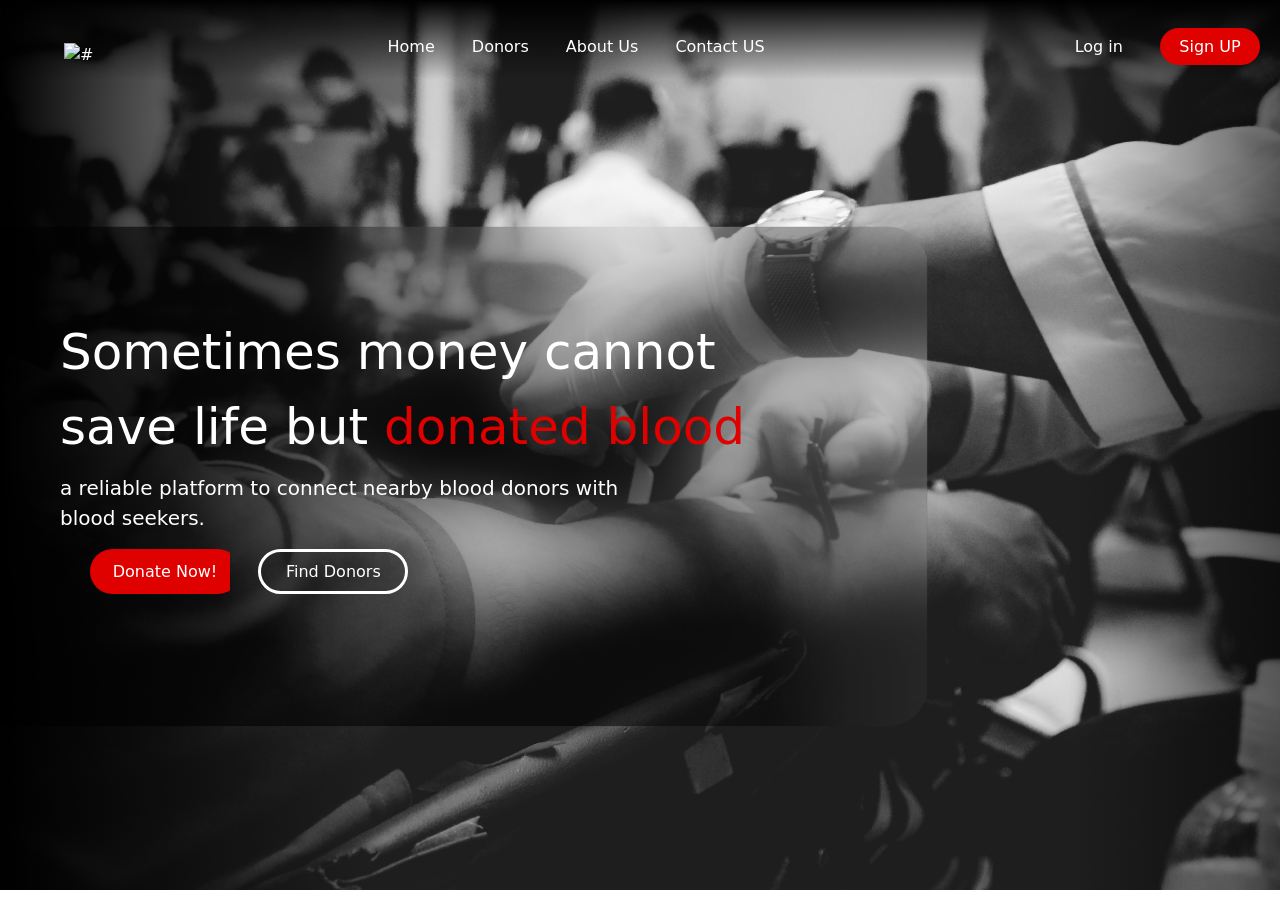
==== home.html @ d189d8b5 "Debut" ====
<!DOCTYPE html>
<html lang="en">
    <head>
        <meta charset="UTF-8">
        <meta http-equiv="X-UA-Compatible" content="IE=edge">
        <meta name="viewport" content="width=device-width, initial-scale=1.0">
        <link rel="stylesheet" href="/Fichiers_CSS/all.min.css">
        <link rel="stylesheet" href="/Fichiers_CSS/bootstrap-style.css">
        <link rel="stylesheet" href="/Fichiers_CSS/bootstrap.min.css">
        <link rel="stylesheet" href="/Fichiers_CSS/original.css">
        <title>Donors</title>
    </head>
    <body>
        <div class="Hero">
            <header>
                <nav class="nav mt-4 p-1  align-items-center">
                    <img class="logo" src="#" alt="#">
                    <div>
                        <ul >
                            <li>
                                <a class="m-3" href="">Home</a>
                                <a class="m-3" href="">Donors</a>
                                <a class="m-3" href="">About Us</a>
                                <a class="m-3" href="">Contact US</a>
                        </li>
                        </ul>
                    </div>
                    <div>
                        <ul>
                            <li >
                                <a class="m-3" href="">Log in</a>
                                <a class="m-3" href=""><button> Sign UP </button></a>
                            </li>
                        </ul>
                    </div>
                </nav>
            </header>
            <section class="hero-text">
                    <div >
                        <h1>
                            Sometimes money cannot save life but <span style="color: 
                            #DF0000;"> donated blood can!</span>
                        </h1>
                        <p>a reliable platform to connect nearby blood donors with blood seekers.</p>
                        <div class="row gap-3">
                            <div class="col-2" >
                                <button class="donation-b"><a href="">Donate Now!</a></button>
                            </div>
                            <div class="col-2" >
                                <button class="find"><a href=""> Find Donors</a></button>
                            </div>
                        </div>
                    </div>
            </section>
    </div>

       
        
    </body>
</html>
---- Fichiers_CSS/original.css ----
*{
    list-style: none;
    overflow-x: hidden;
    text-decoration: none !important;
    position: relative;
    
}
.Hero{
    color: white;
    padding-left: 30px;
    width: 100%;
    height: 891px;
    background-repeat: no-repeat;
    background-image: url("/main\ page\ images/Hero.jpg")
    
}
.nav{
    width: 100%;
    justify-content: space-between !important;
}
.logo{
    margin-left: 30px;
}
a{
    color: white !important;
}
li button{
    color: white;
    border: none;
    border-radius: 30px;
    background-color: #DF0000;
    width: 100px;
    height: 37px;
}

.hero-text{
    margin-top: 30px;
    /* margin-right: 70px; */

}
.hero-text h1{
    font-size: 50px;
    padding-left: 30px;
    width: 800px;
    color: white;
    margin-top: 200px;
    height: 150px;
    line-height: 1.5;
}
.hero-text p{
    padding-left: 30px;
    font-size: 20px;
    width: 630px;
}
.donation-b{
    padding: 0;
    margin-left: 60px;
    color: white !important;
    border: none !important;
    width: 150px !important;
    border-radius: 30px !important;
    background-color: #DF0000 !important;
    height: 45px !important;
}
.find{
    border: solid !important;
    color: white !important;
    width: 150px !important;
    border-radius: 30px !important;
    background-color: rgba(0, 0, 0, 10%) !important;
    height: 45px !important;
}
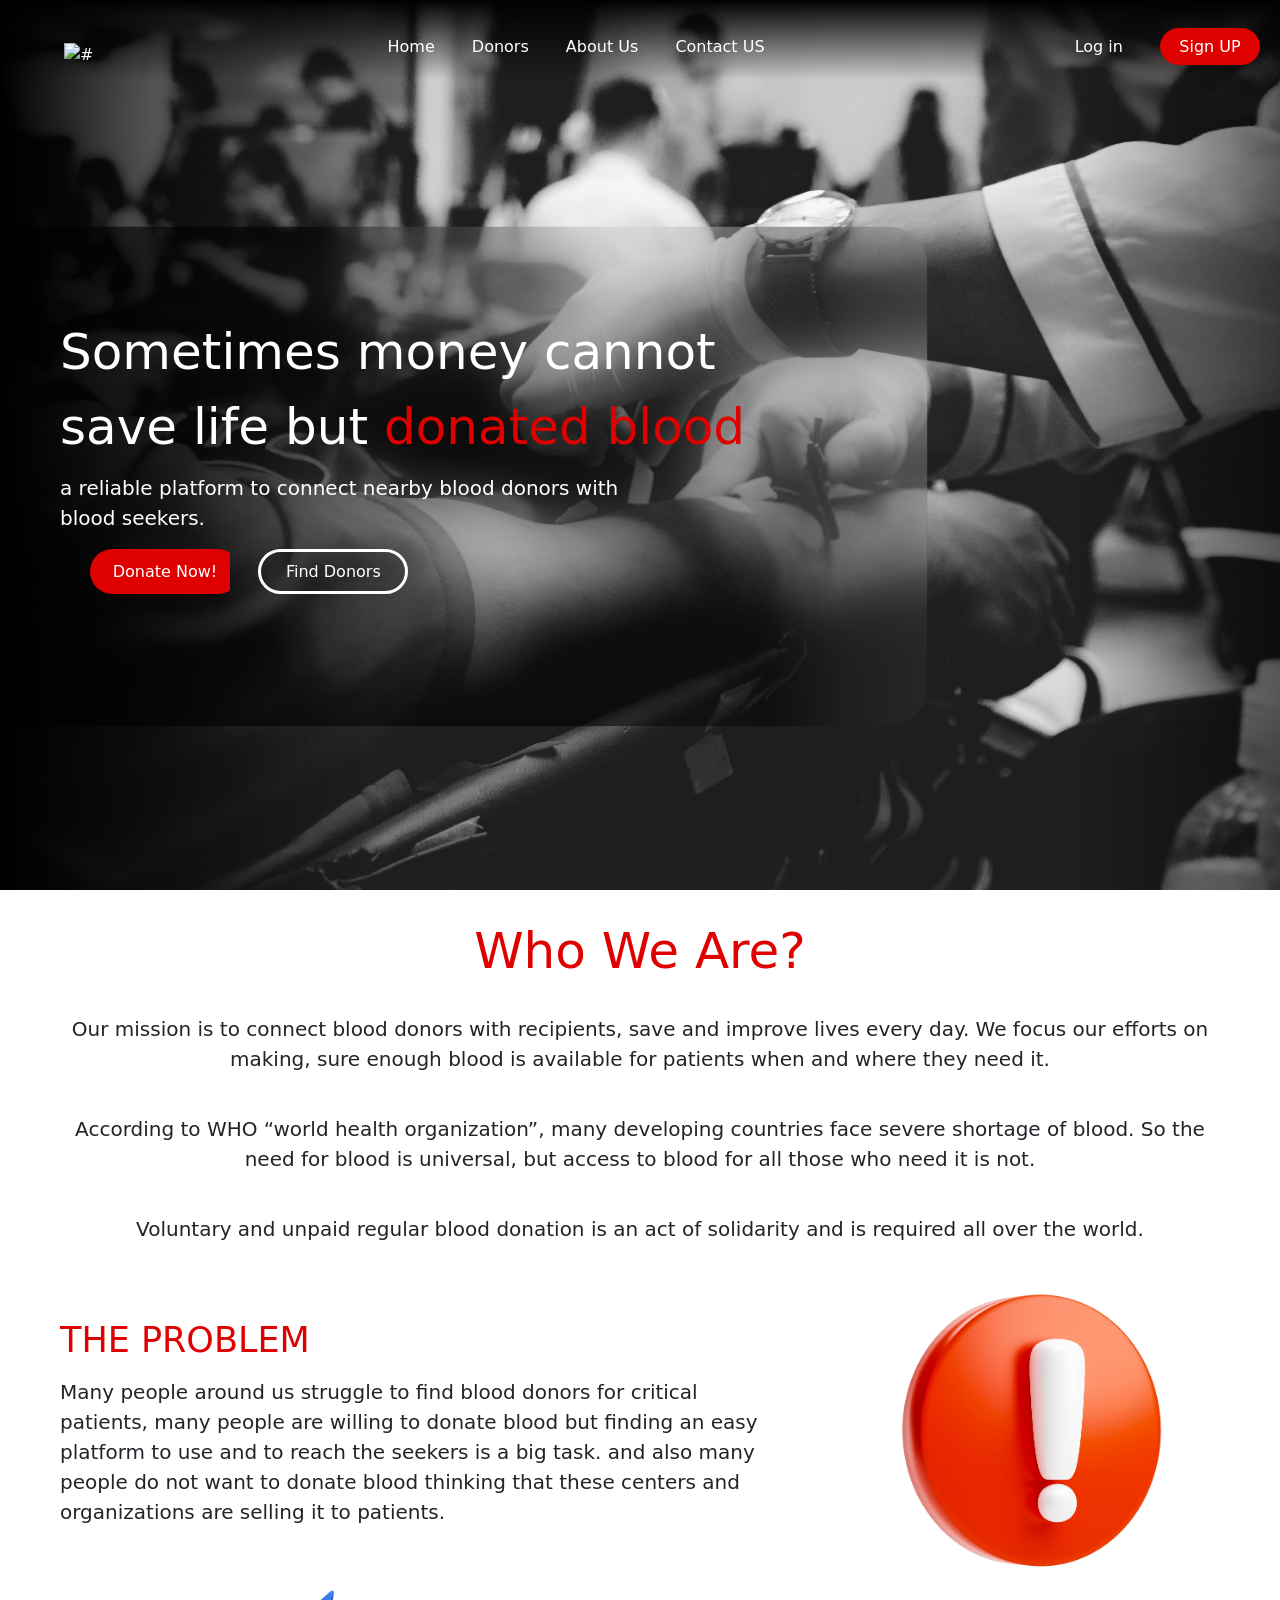
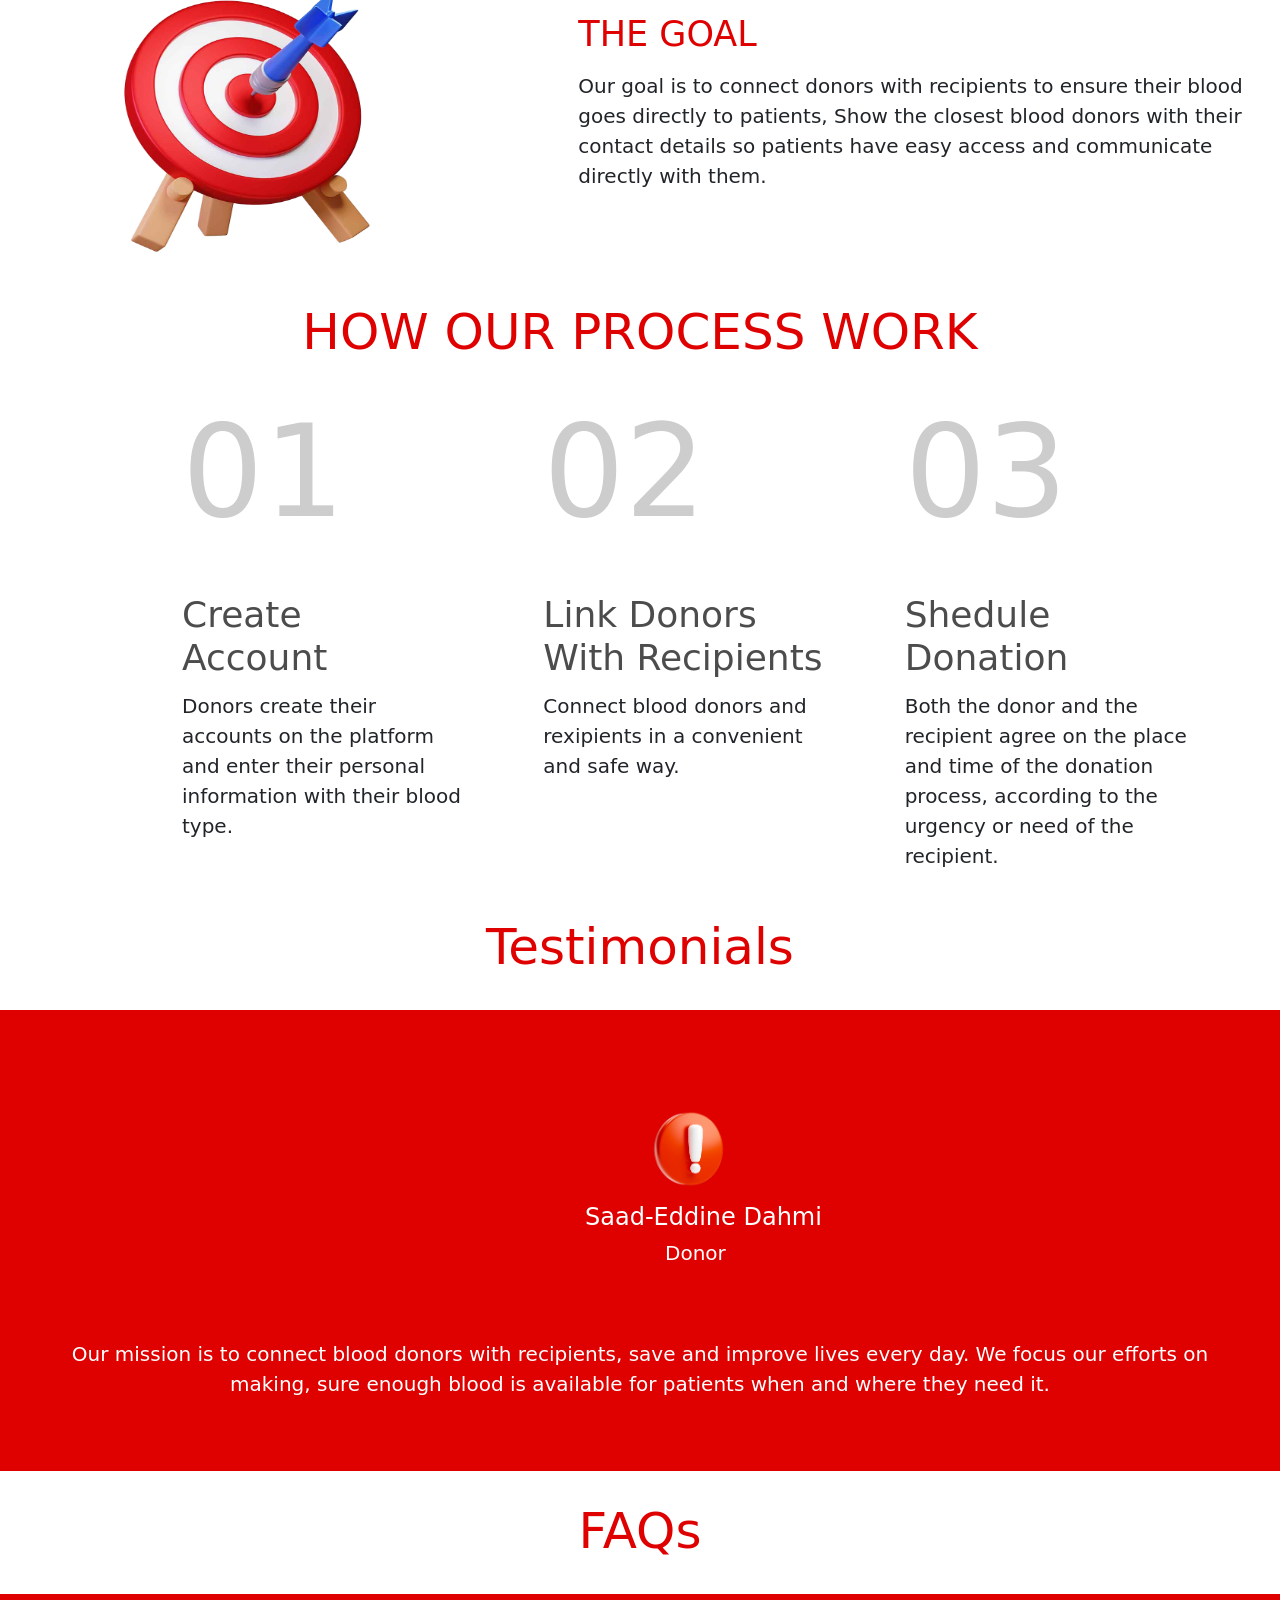
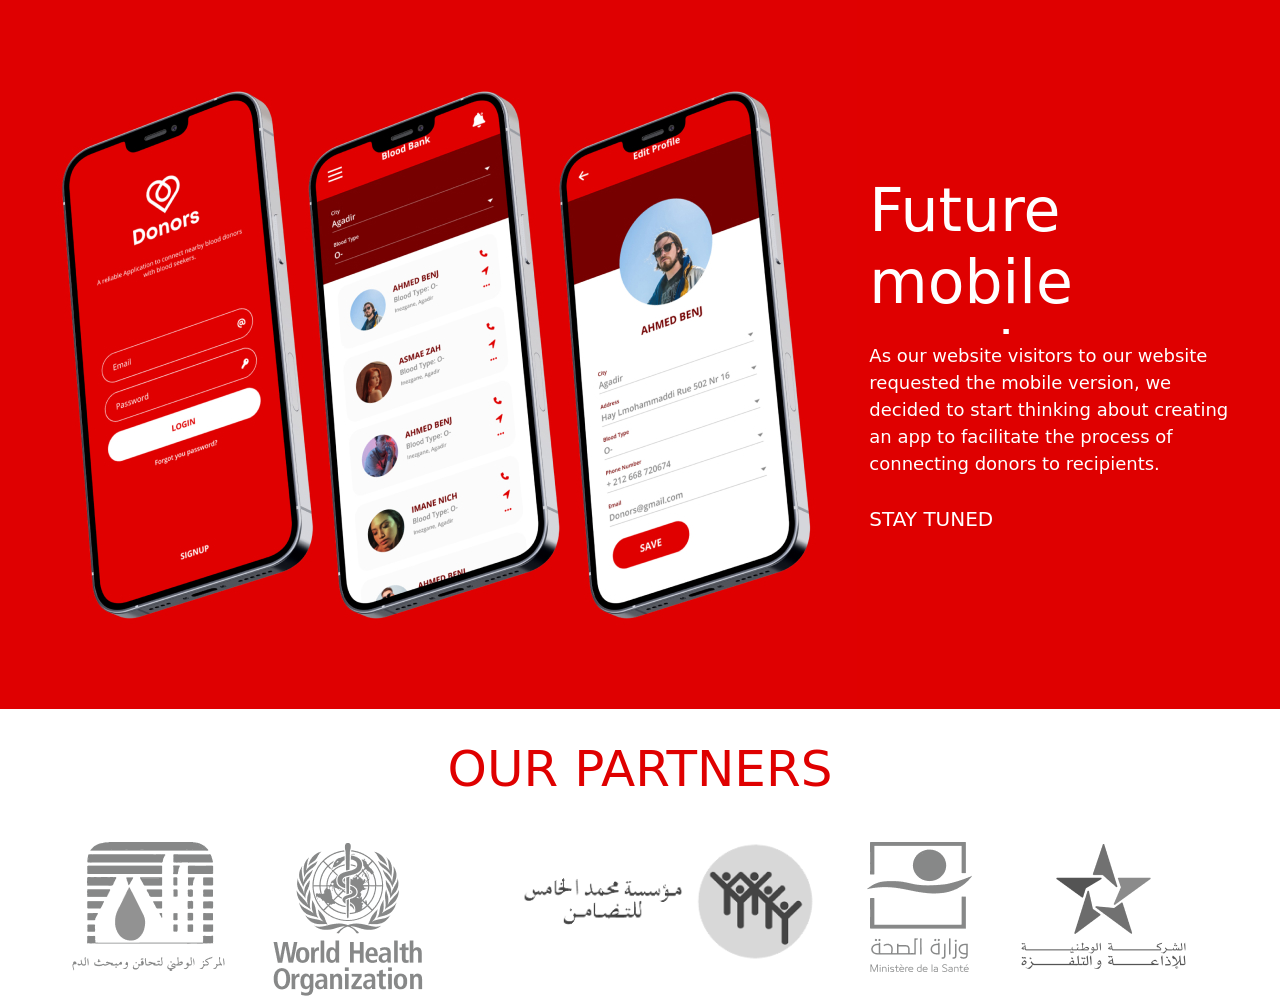
==== commit 7f6b7d27: "adding some sections" ====
--- a/home.html
+++ b/home.html
@@ -53,8 +53,128 @@
                     </div>
             </section>
     </div>
-
-       
-        
+    <section class="sec2">
+        <h1 class="h1"> Who We Are?</h1>
+        <div class="who ">
+            <p class="pb-4">Our mission is to connect blood donors with recipients, save and improve lives every day.
+                We focus our efforts on making, sure enough blood is available for patients when and where they need it.
+            </p>
+                
+            <p class="pb-4">According to WHO “world health organization”, many developing countries face severe shortage of blood. So the need for blood is universal, but access to blood for all those who need it is not.</p>
+                
+            <p class="pb-4">Voluntary and unpaid regular blood donation is an act of solidarity and is required all over the world.</p>
+        </div>
+        </section>
+        <section class="sec3">
+            <div class="row">
+                <div class="col-7">
+                    <h2>
+                        THE PROBLEM
+                    </h2>
+                    <p class="many">
+                        Many people around us struggle to find blood donors for critical patients, many people are willing to donate blood but finding an easy platform to use and to reach the seekers is a big task. and also many people do not want to donate blood thinking that these centers and organizations are selling it to patients.
+                    </p>
+                </div>
+                <div class="col-5">
+                    <img class="exc" src="/main page images/Red exclamation icon.png" alt="">
+                </div>
+            </div>
+            <div class="row">
+                <div class="col-5">
+                    <img class="trgt" src="/main page images/target preview.png" alt="">
+                </div>
+                <div class="col-7">
+                    <h2>
+                        THE GOAL
+                    </h2>
+                    <p class="goal">
+                        Our goal is to connect donors with recipients to ensure their blood goes directly to patients, Show the closest blood donors with their contact details so patients have easy access and communicate directly with them.
+                    </p>
+                </div>
+            </div>
+        </section>
+        <section class="sec4">
+            <h1 class="h1">
+                HOW OUR PROCESS WORK
+            </h1>
+            <div class="container row gap-5 process">
+                <div class="col">
+                    <h1 class="num">01</h1>
+                    <h3>
+                        Create <br> Account
+                    </h3>
+                    <p >Donors create their accounts on the platform and enter their personal information with their blood type.</p>
+                </div>
+                <div class="col">
+                    <h1 class="num">02</h1>
+                    <h3 class="rec">
+                        Link Donors With Recipients
+                    </h3>
+                    <p>Connect blood donors and rexipients in a convenient and safe way.</p>
+                </div>
+                <div class="col">
+                    <h1 class="num">03</h1>
+                    <h3>
+                        Shedule <br> Donation
+                    </h3>
+                    <p>Both the donor and the recipient agree on the place and time of the donation process, according to the urgency or need of the recipient.</p>
+                </div>
+            </div>
+        </section>
+        <section class="sec5">
+            <h1 class="h1">Testimonials</h1>
+            <div  class="">
+                <div>
+                    <div class="test">
+                        <img src="/main page images/Red exclamation icon.png" alt="">
+                        <div class="saad">
+                            <h4 class="nom">Saad-Eddine Dahmi</h4>
+                            <h5>Donor </h5>
+                        </div>
+                        <div>
+                            <p class="who">Our mission is to connect blood donors with recipients, save and improve lives every day. We focus our efforts on making, sure enough blood is available for patients when and where they need it.</p>
+                        </div>
+                    </div>
+                </div>
+            </div>
+        </section>
+        <section class="sec6">
+            <h1 class="h1"> FAQs</h1>
+        </section>
+        <section class="sec7">
+            <div class="row">
+                <div class="col-8">
+                    <img src="/main page images/application 1440 x 715.jpg" alt="">
+                </div>
+                <div class="col-4">
+                    <h2>Future mobile version.</h2>
+                    <p>As our website visitors to our website requested the mobile version, we decided to start thinking about creating an app to facilitate the process of connecting donors to recipients.
+                    </p>
+                    <h6> STAY TUNED</h6>
+                </div>
+            </div>
+        </section>
+        <section class="sec8">
+            <h1 class="h1">
+                OUR PARTNERS
+            </h1>
+            <div class="partners container">
+                <div>
+                    <img src="/main page images/partners/Groupicons-1.png" alt="">
+                </div>
+                <div >
+                    <img src="/main page images/partners/Groupicons-2.png" alt="">
+                </div>
+                <div>
+                    <img src="/main page images/partners/tadamon 1icons.png" alt="">
+                </div>
+                <div class="si7a">
+                    <img src="/main page images/partners/Groupicons.png" alt="">
+                </div>
+                <div>
+                    <img src="/main page images/partners/Logo_SNRT 1icons.png" alt="">
+                </div>
+            </div>
+        </section>
     </body>
 </html>
--- a/Fichiers_CSS/original.css
+++ b/Fichiers_CSS/original.css
@@ -69,4 +69,121 @@
     border-radius: 30px !important;
     background-color: rgba(0, 0, 0, 10%) !important;
     height: 45px !important;
-}+}
+.h1{
+    font-size: 50px;
+    height: 63px;
+    color: #DF0000;
+    text-align: center;
+    margin-top: 30px;
+    margin-bottom: 30px;
+}
+.sec2{
+    width: 100%;
+    align-items: center;
+}
+.who {
+    margin-left: 71px;
+    margin-right: 71px;
+    font-size: 20px;
+    text-align: center;
+}
+.sec3{
+    margin-left: 60px;
+}
+.exc{
+    width: 302px;
+    height: 294px;
+    margin-left: 100px;
+}
+.sec3 h2{
+    color: #DF0000;
+    font-size: 35px;
+    height: 50px;
+    margin-top: 35px;
+}
+.many{
+    font-size: 20px;
+}
+.goal{
+    font-size: 20px;
+    width: 680px;
+}
+.trgt{
+    width: 302px;
+    height: 294px;
+    margin-left: 30px;
+}
+.process{
+    margin-left: 90px;
+    margin-right: 67px;
+    padding-left: 80px;
+}
+.num{
+    color: rgba(3, 3, 3, 0.2);
+    font-size: 128px;
+    height: 190px;
+}
+h3{
+    height: 90px;
+    font-size: 36px;
+    color: rgba(0, 0, 0, 0.7);
+}
+.rec{
+    height: 90px;
+}
+.col p{
+    font-size: 20px;
+}
+.test{
+    color: #ffffff;
+    width: 100%;
+    height: 461px;
+    background-color: #DF0000;
+}
+.test img{
+    margin-left: 650px;
+    margin-top: 100px;
+    width: 80px;
+    border-radius: 50%;
+}
+.nom{
+    margin-top: 15px;
+    height: 30px;
+    margin-left: 585px;
+}
+h5{
+    height: 30px;
+    margin-left: 665px;
+}
+.test p{
+    margin-top: 60px;
+}
+.sec7{
+    height: 715px;
+    background-color: #DF0000;
+    color: #ffffff; 
+}
+.sec7 h2{
+    font-size: 60px;
+    height: 160px;
+}
+.sec7 p{
+    font-size: 18px;
+}
+.sec7 .col-4{
+    margin-top: 180px;
+    padding-right: 56px;
+}
+.sec7 h6{
+    margin-top: 30px;
+    height: 30px;
+    font-size: 20px;
+}
+.partners{
+    margin-top: 40px;
+    margin-left: 60px;
+    display: flex;
+    justify-content: space-between;
+}
+
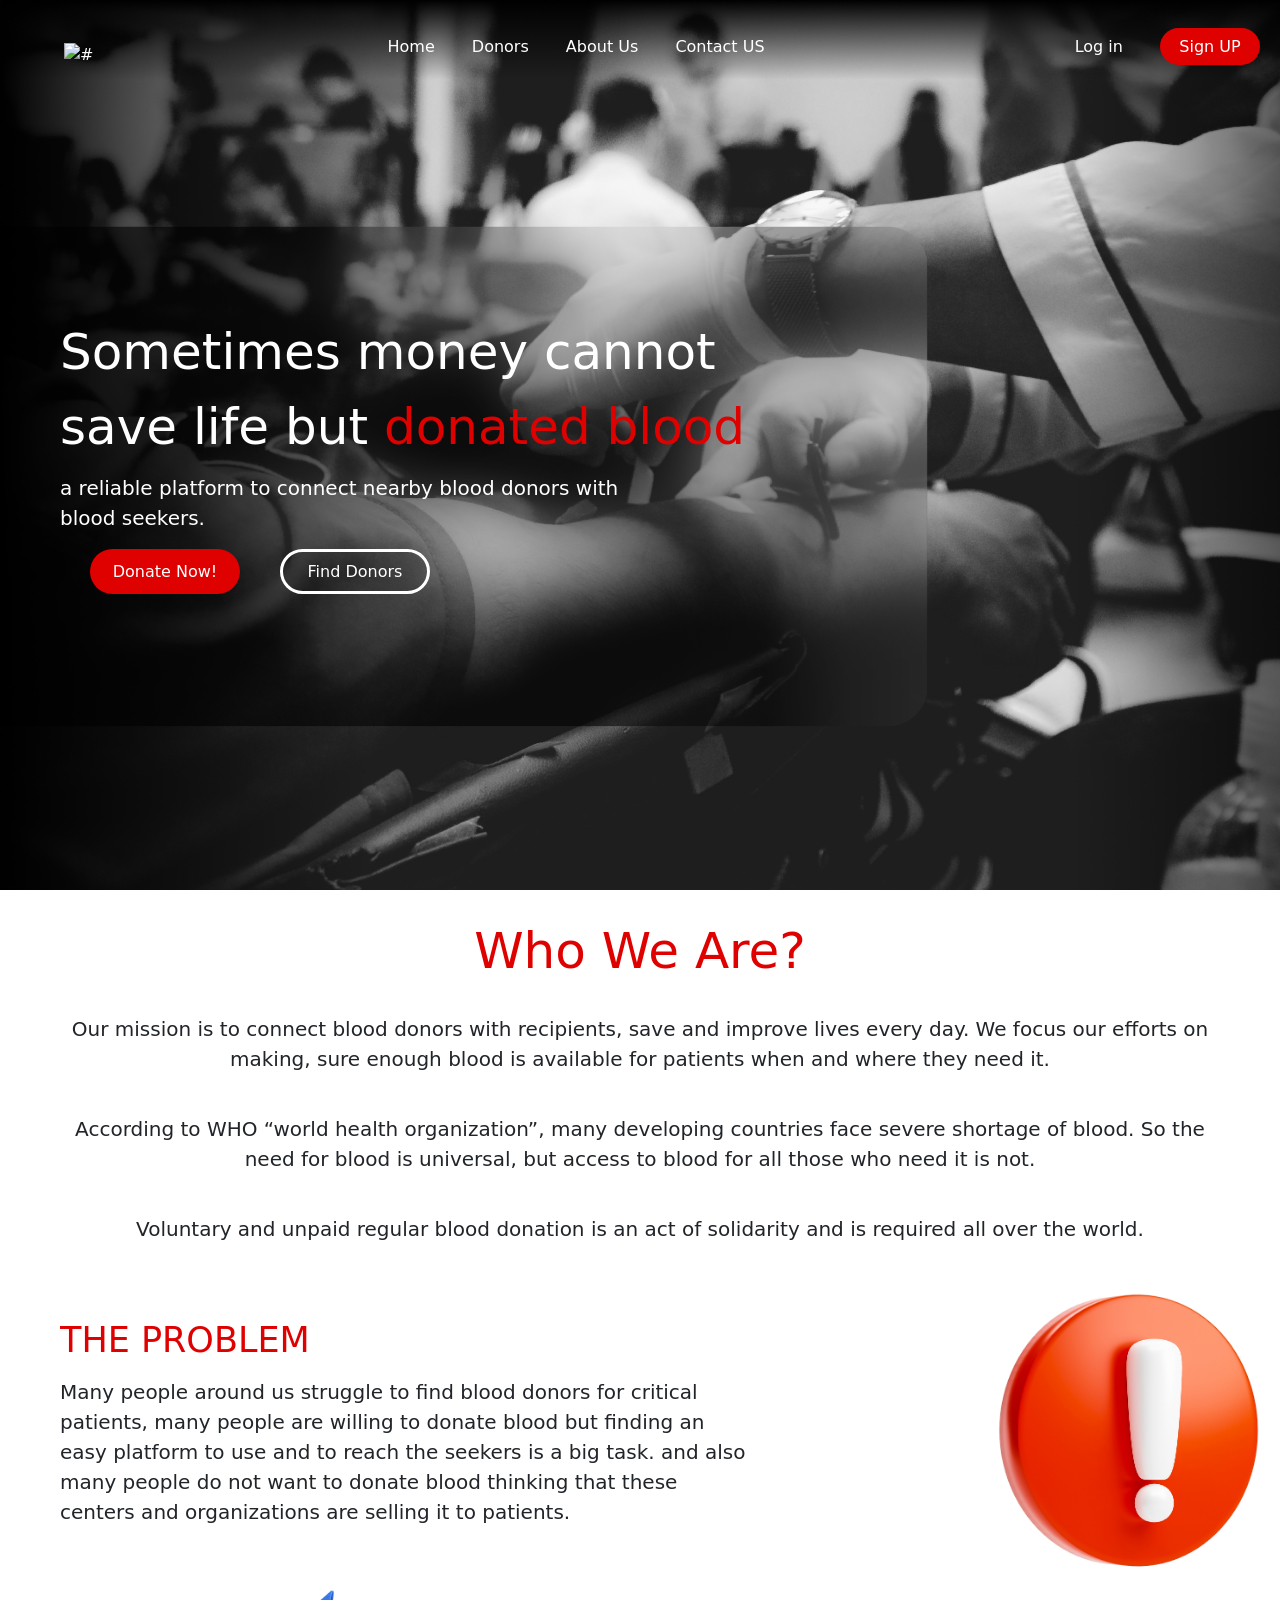
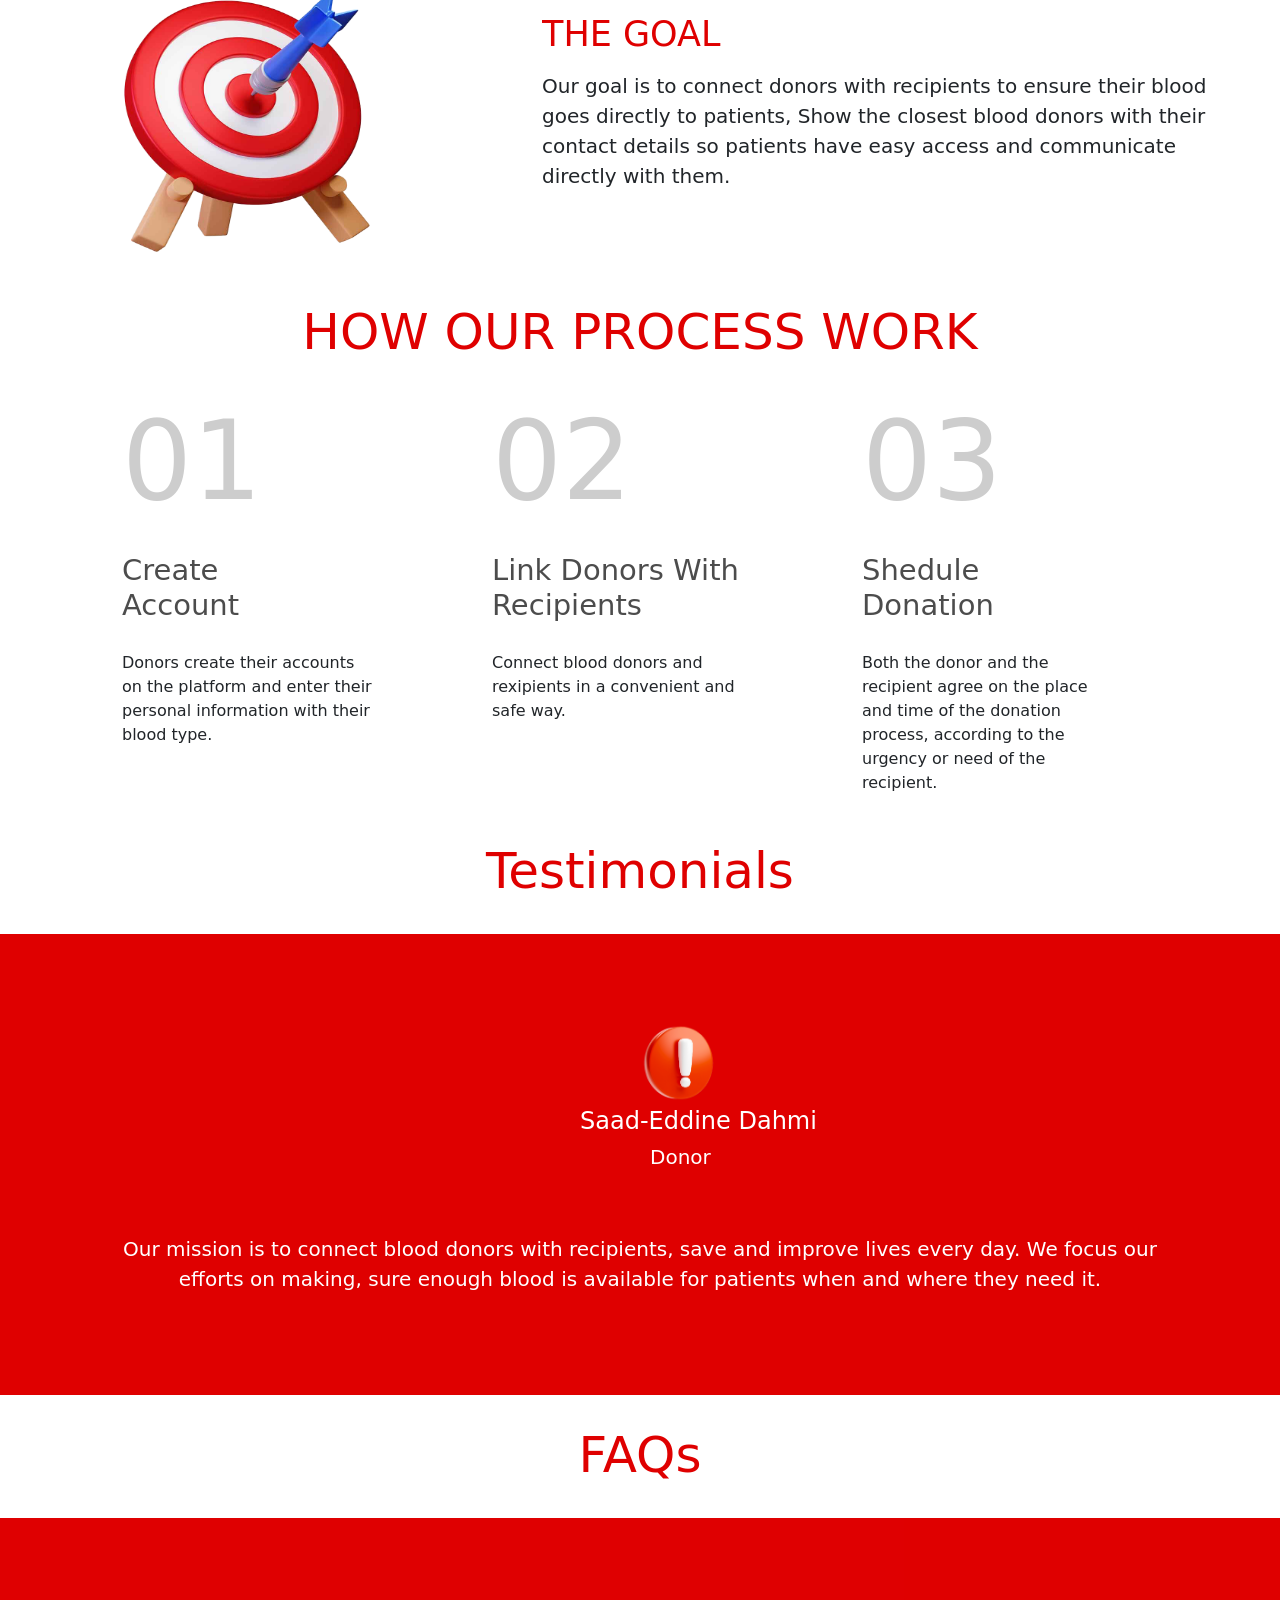
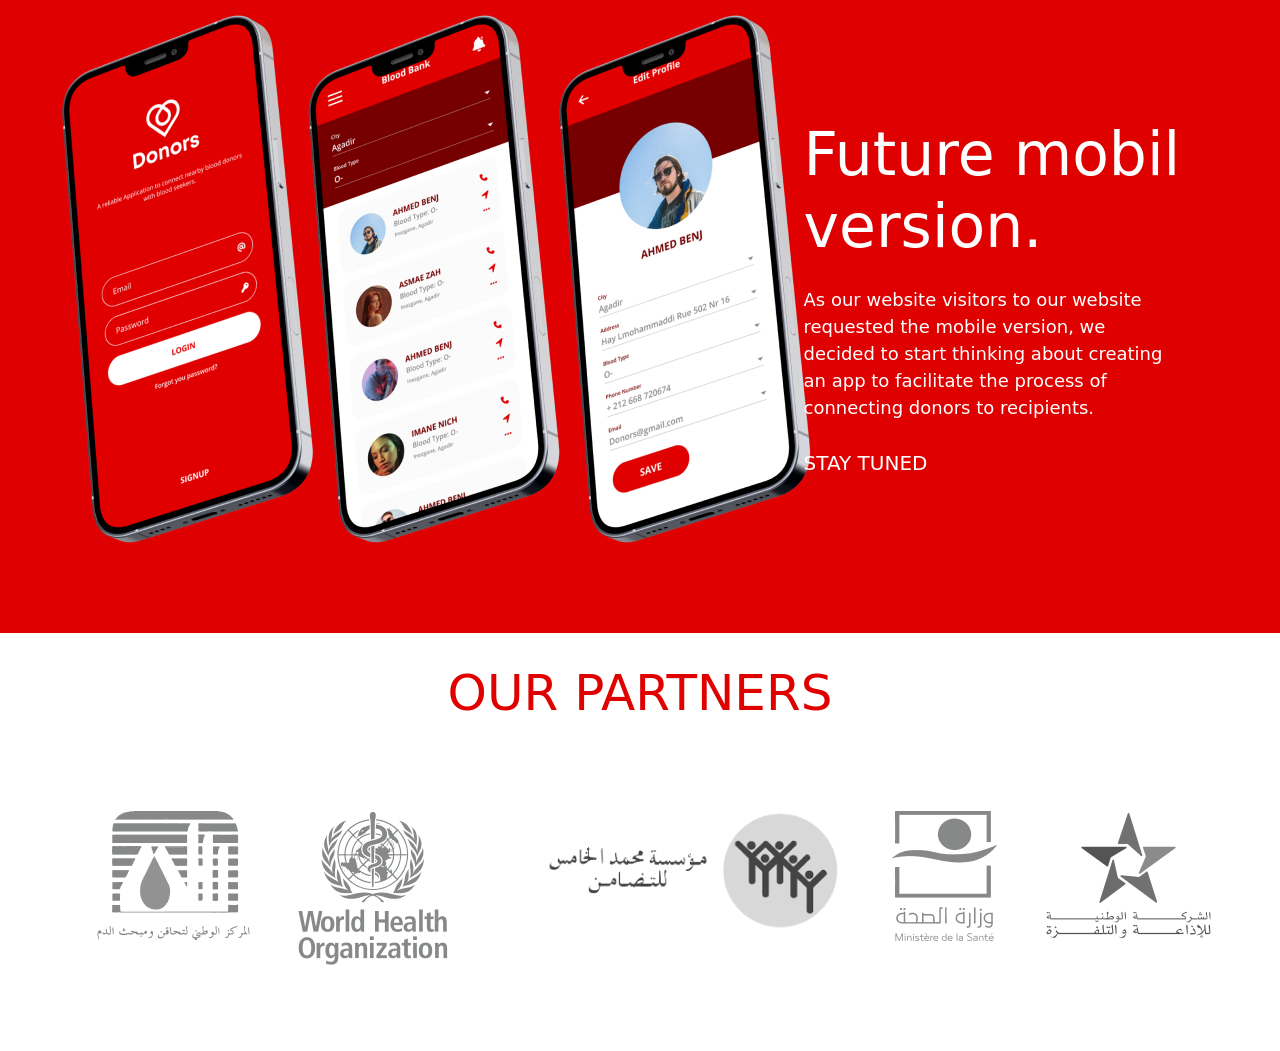
==== commit 40f7afeb: "making responsive for tabllets" ====
--- a/home.html
+++ b/home.html
@@ -42,11 +42,11 @@
                             #DF0000;"> donated blood can!</span>
                         </h1>
                         <p>a reliable platform to connect nearby blood donors with blood seekers.</p>
-                        <div class="row gap-3">
-                            <div class="col-2" >
+                        <div class="donate">
+                            <div class="" >
                                 <button class="donation-b"><a href="">Donate Now!</a></button>
                             </div>
-                            <div class="col-2" >
+                            <div class="" >
                                 <button class="find"><a href=""> Find Donors</a></button>
                             </div>
                         </div>
@@ -66,24 +66,24 @@
         </div>
         </section>
         <section class="sec3">
-            <div class="row">
-                <div class="col-7">
-                    <h2>
+            <div class="problem">
+                <div class="easy">
+                    <h2 class="head1">
                         THE PROBLEM
                     </h2>
                     <p class="many">
                         Many people around us struggle to find blood donors for critical patients, many people are willing to donate blood but finding an easy platform to use and to reach the seekers is a big task. and also many people do not want to donate blood thinking that these centers and organizations are selling it to patients.
                     </p>
                 </div>
-                <div class="col-5">
+                <div >
                     <img class="exc" src="/main page images/Red exclamation icon.png" alt="">
                 </div>
             </div>
-            <div class="row">
-                <div class="col-5">
+            <div class="connect">
+                <div>
                     <img class="trgt" src="/main page images/target preview.png" alt="">
                 </div>
-                <div class="col-7">
+                <div class="details">
                     <h2>
                         THE GOAL
                     </h2>
@@ -97,24 +97,24 @@
             <h1 class="h1">
                 HOW OUR PROCESS WORK
             </h1>
-            <div class="container row gap-5 process">
-                <div class="col">
+            <div class="container works">
+                <div class="acc">
                     <h1 class="num">01</h1>
-                    <h3>
+                    <h3 class="rec">
                         Create <br> Account
                     </h3>
-                    <p >Donors create their accounts on the platform and enter their personal information with their blood type.</p>
+                    <p>Donors create their accounts on the platform and enter their personal information with their blood type.</p>
                 </div>
-                <div class="col">
+                <div  class="acc">
                     <h1 class="num">02</h1>
                     <h3 class="rec">
                         Link Donors With Recipients
                     </h3>
                     <p>Connect blood donors and rexipients in a convenient and safe way.</p>
                 </div>
-                <div class="col">
+                <div class="acc" >
                     <h1 class="num">03</h1>
-                    <h3>
+                    <h3 class="rec">
                         Shedule <br> Donation
                     </h3>
                     <p>Both the donor and the recipient agree on the place and time of the donation process, according to the urgency or need of the recipient.</p>
@@ -126,10 +126,12 @@
             <div  class="">
                 <div>
                     <div class="test">
-                        <img src="/main page images/Red exclamation icon.png" alt="">
-                        <div class="saad">
-                            <h4 class="nom">Saad-Eddine Dahmi</h4>
-                            <h5>Donor </h5>
+                        <div class="profile">
+                            <img  src="/main page images/Red exclamation icon.png" alt="">
+                            <div class="component">
+                                <h4 class="nom">Saad-Eddine Dahmi</h4>
+                                <h5 class="don">Donor </h5>
+                            </div>
                         </div>
                         <div>
                             <p class="who">Our mission is to connect blood donors with recipients, save and improve lives every day. We focus our efforts on making, sure enough blood is available for patients when and where they need it.</p>
@@ -142,11 +144,11 @@
             <h1 class="h1"> FAQs</h1>
         </section>
         <section class="sec7">
-            <div class="row">
-                <div class="col-8">
+            <div class="app">
+                <div>
                     <img src="/main page images/application 1440 x 715.jpg" alt="">
                 </div>
-                <div class="col-4">
+                <div class="future">
                     <h2>Future mobile version.</h2>
                     <p>As our website visitors to our website requested the mobile version, we decided to start thinking about creating an app to facilitate the process of connecting donors to recipients.
                     </p>
--- a/Fichiers_CSS/original.css
+++ b/Fichiers_CSS/original.css
@@ -23,6 +23,10 @@
 }
 a{
     color: white !important;
+}
+.donate{
+    display: flex;
+    gap: 40px;
 }
 li button{
     color: white;
@@ -35,8 +39,6 @@
 
 .hero-text{
     margin-top: 30px;
-    /* margin-right: 70px; */
-
 }
 .hero-text h1{
     font-size: 50px;
@@ -82,6 +84,13 @@
     width: 100%;
     align-items: center;
 }
+.problem{
+    display: flex;
+}
+.easy{
+    width: 700px;
+    margin-right: 80px;
+}
 .who {
     margin-left: 71px;
     margin-right: 71px;
@@ -94,7 +103,7 @@
 .exc{
     width: 302px;
     height: 294px;
-    margin-left: 100px;
+    margin-left: 150px;
 }
 .sec3 h2{
     color: #DF0000;
@@ -102,6 +111,9 @@
     height: 50px;
     margin-top: 35px;
 }
+.connect{
+    display: flex;
+}
 .many{
     font-size: 20px;
 }
@@ -113,6 +125,7 @@
     width: 302px;
     height: 294px;
     margin-left: 30px;
+    margin-right: 150px;
 }
 .process{
     margin-left: 90px;
@@ -121,16 +134,21 @@
 }
 .num{
     color: rgba(3, 3, 3, 0.2);
-    font-size: 128px;
-    height: 190px;
-}
-h3{
-    height: 90px;
-    font-size: 36px;
-    color: rgba(0, 0, 0, 0.7);
+    font-size: 110px;
+    height: 150px;
+}
+.works{
+    display: flex;
+    margin-right: 30px;
+    gap: 120px;
+}
+.acc{
+    width: 250px;
 }
 .rec{
     height: 90px;
+    font-size: 29px;
+    color: rgba(0, 0, 0, 0.7);
 }
 .col p{
     font-size: 20px;
@@ -141,23 +159,43 @@
     height: 461px;
     background-color: #DF0000;
 }
+h5{
+    height: 30px;
+    margin-left: 70px;
+}
 .test img{
-    margin-left: 650px;
-    margin-top: 100px;
     width: 80px;
     border-radius: 50%;
+    position: relative;
+    top: 60px; left: 640px;
 }
 .nom{
+    height: 30px;
+}
+.test p{
+    margin-top: 20px;
+    padding: 30px;
+}
+.component{
+    position: relative;
+    top: 50px; left: 580px;
     margin-top: 15px;
-    height: 30px;
-    margin-left: 585px;
-}
-h5{
-    height: 30px;
-    margin-left: 665px;
-}
-.test p{
-    margin-top: 60px;
+}
+.profile{
+    margin-top: 30px;
+    height: 220px;
+}
+.app{
+    display: flex;
+    overflow-y: hidden;
+}
+.future{
+    position: relative;
+    right: 100px; top: 200px;
+    width: 600px;
+}
+.future h2{
+    width: 600px;
 }
 .sec7{
     height: 715px;
@@ -181,9 +219,63 @@
     font-size: 20px;
 }
 .partners{
-    margin-top: 40px;
-    margin-left: 60px;
+    margin: 85px;
     display: flex;
     justify-content: space-between;
 }
-
+@media (max-width: 768px) {
+    .hero-text h1{
+        width: 730px;
+        font-size: 45px;
+    }
+    .hero-text p{
+        width: 500px;
+    }
+    
+    .problem{
+        display: flex;
+        flex-direction: column-reverse;
+    }
+    .rec{
+        font-size: 25px;
+    }
+    .easy{
+        width: 630px;
+    }
+    .connect{
+        display: flex;
+        flex-direction: column-reverse;
+    }
+    .goal{
+        width: 630px;
+    }
+    .trgt{
+        position: relative;
+        left: 120px;
+    }
+    .profile{
+        position: relative;
+        right: 270px;
+    }
+    .nom{
+        width: auto;
+    }
+    .app{
+        flex-direction: column;
+    }
+    .app img {
+        width: 850px;
+        padding: 20px;
+        margin-left: 100px;
+    }
+    .future{
+        position: relative;
+        right: 0; top: 0;
+        left: 120px; bottom: 20px;
+        overflow-y: hidden;
+        
+    }
+    .future p{
+        width: 500px;
+    }
+}
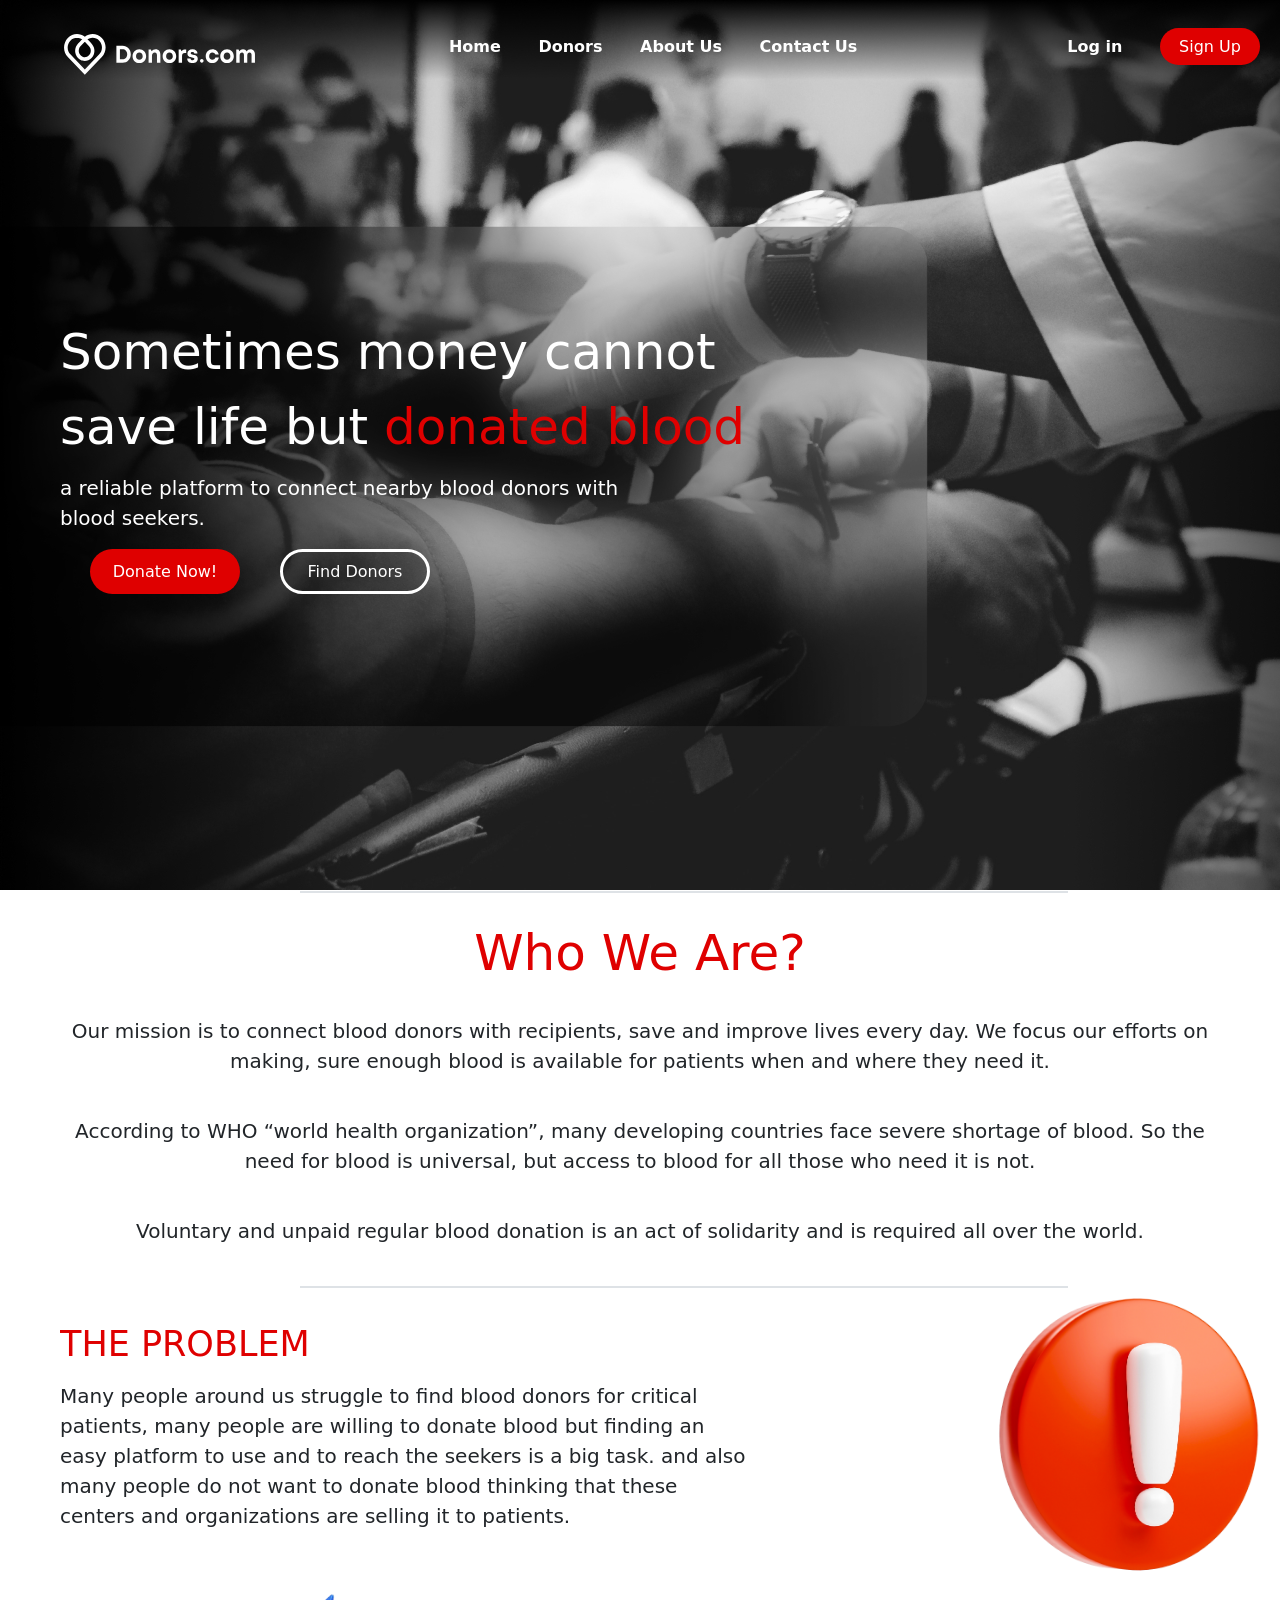
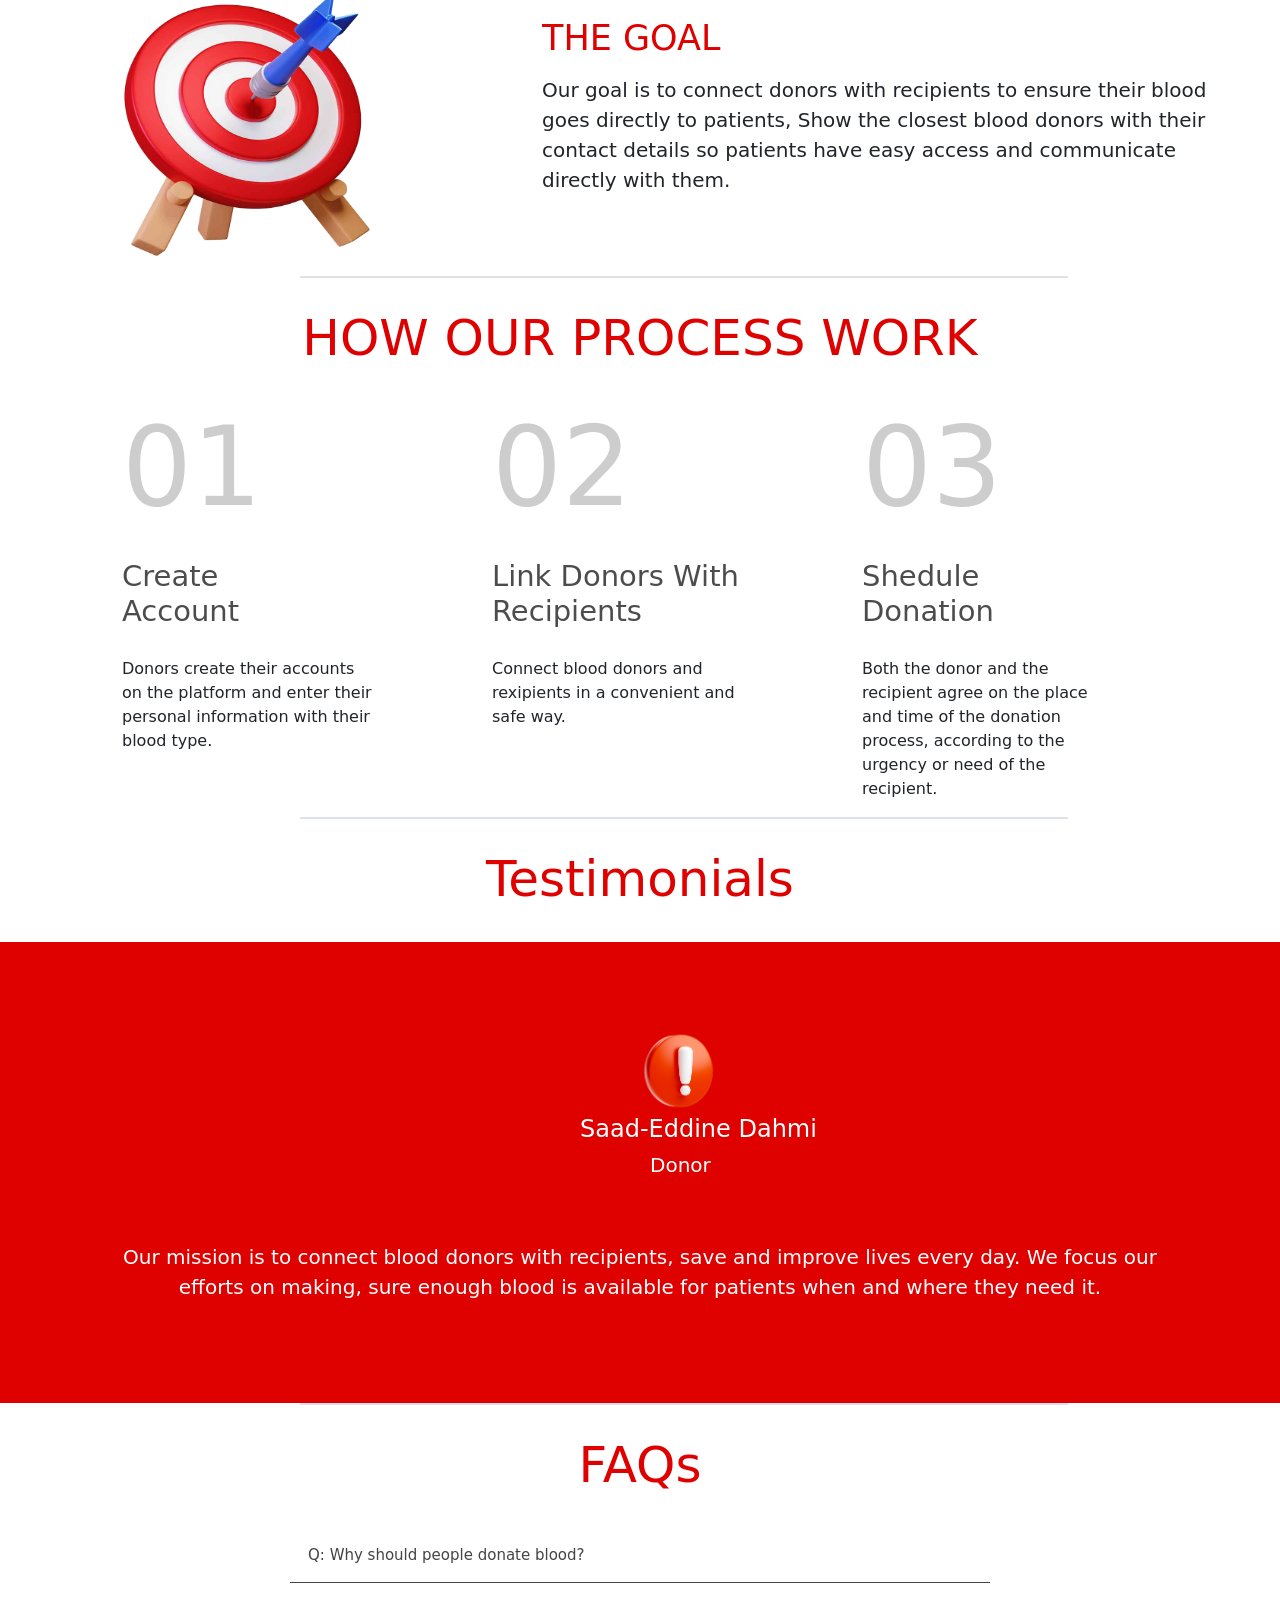
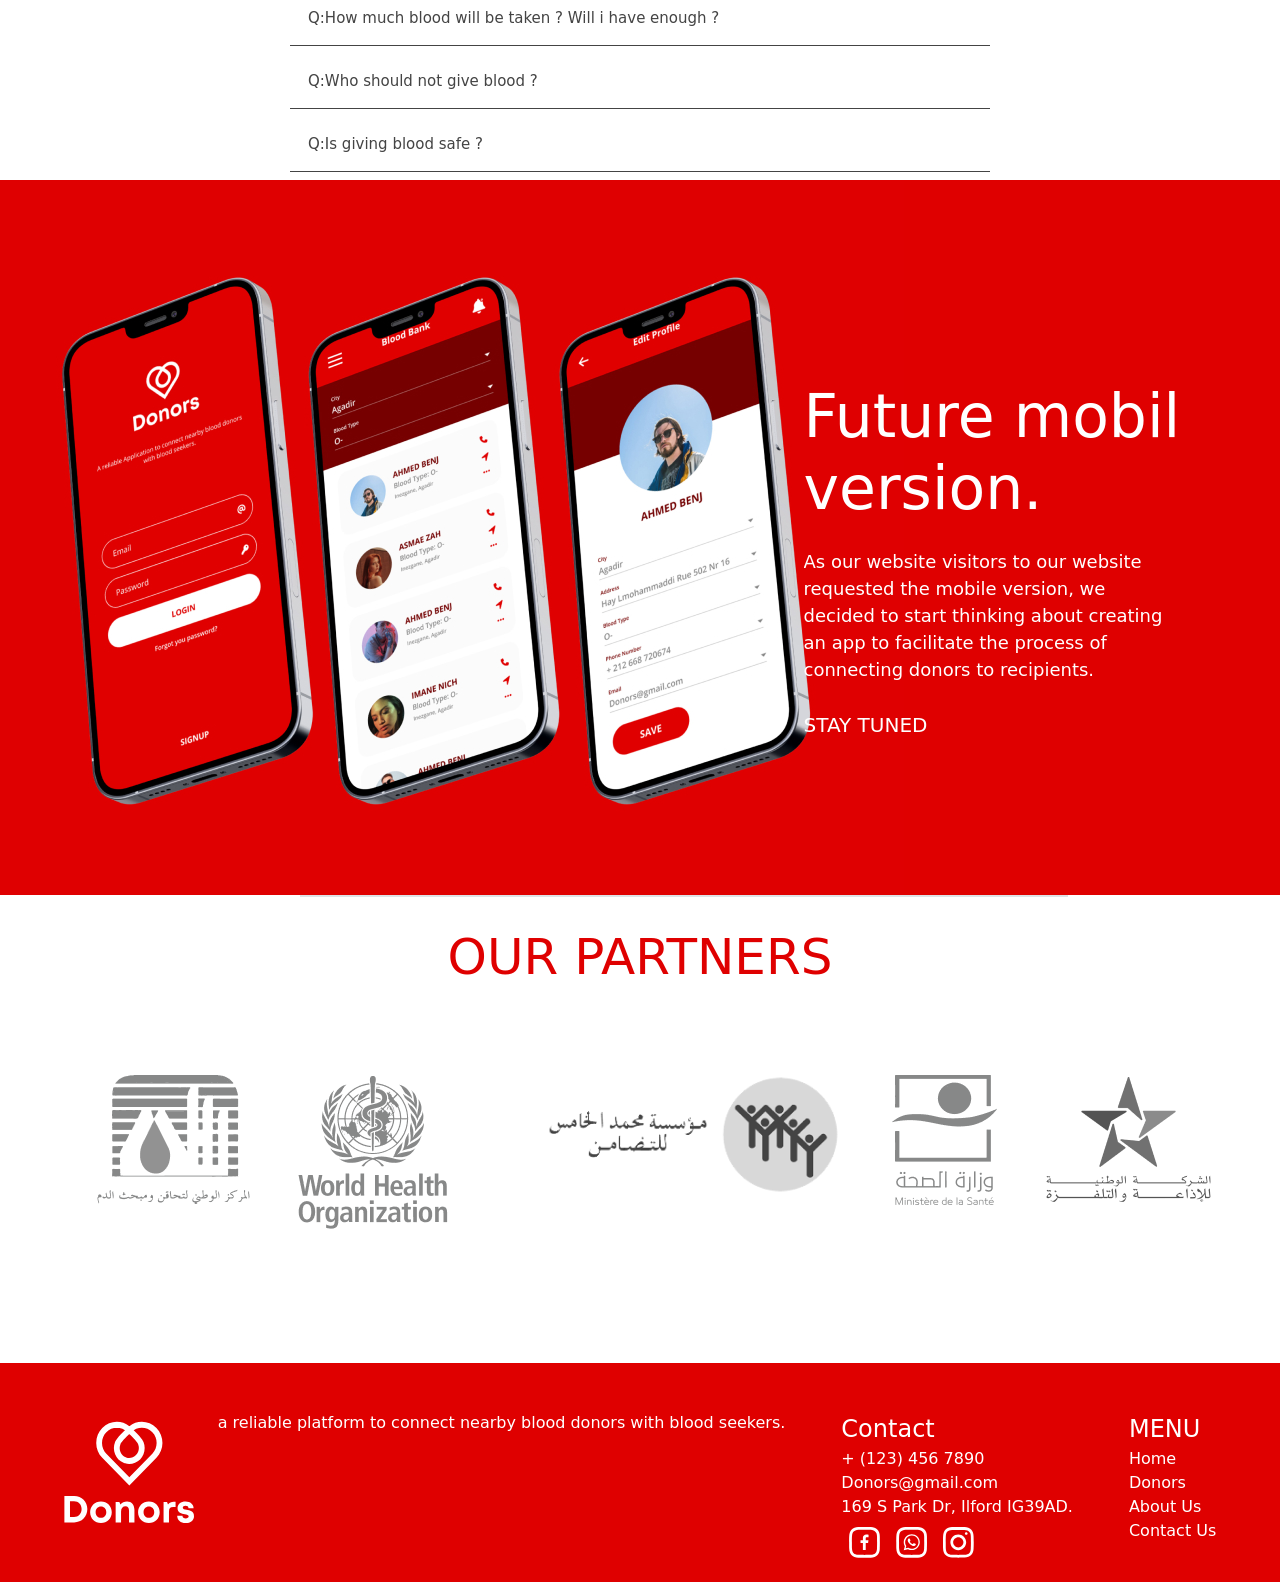
==== commit 4287c3f7: "responsive of page about and topnav responsive" ====
--- a/home.html
+++ b/home.html
@@ -8,28 +8,32 @@
         <link rel="stylesheet" href="/Fichiers_CSS/bootstrap-style.css">
         <link rel="stylesheet" href="/Fichiers_CSS/bootstrap.min.css">
         <link rel="stylesheet" href="/Fichiers_CSS/original.css">
+        <link rel="stylesheet" href="https://cdnjs.cloudflare.com/ajax/libs/font-awesome/4.7.0/css/font-awesome.min.css">
         <title>Donors</title>
     </head>
     <body>
         <div class="Hero">
             <header>
-                <nav class="nav mt-4 p-1  align-items-center">
-                    <img class="logo" src="#" alt="#">
-                    <div>
+                <nav class="nav mt-4 p-1 align-items-center">
+                    <img class="hero-logo" src="/main page images/logo/Group 77logo.svg" alt="#">
+                    <div class="topnav" id="myTopnav">
                         <ul >
                             <li>
                                 <a class="m-3" href="">Home</a>
                                 <a class="m-3" href="">Donors</a>
-                                <a class="m-3" href="">About Us</a>
-                                <a class="m-3" href="">Contact US</a>
-                        </li>
+                                <a class="m-3" href="/Pages_HTML/about.html">About Us</a>
+                                <a class="m-3" href="">Contact Us</a>
+                                <a href="javascript:void(0);" class="icon" onclick="myFunction()">
+                                    <i class="fa fa-bars"></i> </a>
+                            </li>
                         </ul>
                     </div>
-                    <div>
+                    
+                    <div class="login">
                         <ul>
                             <li >
                                 <a class="m-3" href="">Log in</a>
-                                <a class="m-3" href=""><button> Sign UP </button></a>
+                                <a class="m-3" href=""><button> Sign Up </button></a>
                             </li>
                         </ul>
                     </div>
@@ -53,6 +57,7 @@
                     </div>
             </section>
     </div>
+    <div class="border"></div>
     <section class="sec2">
         <h1 class="h1"> Who We Are?</h1>
         <div class="who ">
@@ -65,6 +70,7 @@
             <p class="pb-4">Voluntary and unpaid regular blood donation is an act of solidarity and is required all over the world.</p>
         </div>
         </section>
+        <div class="border"></div>
         <section class="sec3">
             <div class="problem">
                 <div class="easy">
@@ -93,6 +99,7 @@
                 </div>
             </div>
         </section>
+        <div class="border"></div>
         <section class="sec4">
             <h1 class="h1">
                 HOW OUR PROCESS WORK
@@ -121,6 +128,7 @@
                 </div>
             </div>
         </section>
+        <div class="border"></div>
         <section class="sec5">
             <h1 class="h1">Testimonials</h1>
             <div  class="">
@@ -141,7 +149,26 @@
             </div>
         </section>
         <section class="sec6">
-            <h1 class="h1"> FAQs</h1>
+            <div class="border"></div>
+            <div class="faqs">
+                <h1 class="h1"> FAQs</h1>
+                <h2 class="accordion">Q: Why should people donate blood?</h2>
+                <div class="panel">
+                <p>Lorem ipsum dolor sit amet, consectetur adipisicing elit, sed do eiusmod tempor incididunt ut labore et dolore magna aliqua. Ut enim ad minim veniam, quis nostrud exercitation ullamco laboris nisi ut aliquip ex ea commodo consequat.</p>
+                </div>
+                <h2 class="accordion">Q:How much blood will be taken ? Will i have enough ?</h2>
+                <div class="panel">
+                <p>Lorem ipsum dolor sit amet, consectetur adipisicing elit, sed do eiusmod tempor incididunt ut labore et dolore magna aliqua. Ut enim ad minim veniam, quis nostrud exercitation ullamco laboris nisi ut aliquip ex ea commodo consequat.</p>
+                </div>
+                <h2 class="accordion">Q:Who should not give blood ?</h2>
+                <div class="panel">
+                <p>Lorem ipsum dolor sit amet, consectetur adipisicing elit, sed do eiusmod tempor incididunt ut labore et dolore magna aliqua. Ut enim ad minim veniam, quis nostrud exercitation ullamco laboris nisi ut aliquip ex ea commodo consequat.</p>
+                </div>
+                <h2 class="accordion">Q:Is giving blood safe ? </h2>
+                <div class="panel">
+                <p>Lorem ipsum dolor sit amet, consectetur adipisicing elit, sed do eiusmod tempor incididunt ut labore et dolore magna aliqua. Ut enim ad minim veniam, quis nostrud exercitation ullamco laboris nisi ut aliquip ex ea commodo consequat.</p>
+                </div>
+            </div>
         </section>
         <section class="sec7">
             <div class="app">
@@ -156,27 +183,77 @@
                 </div>
             </div>
         </section>
+        
         <section class="sec8">
+            <div class="border"></div>
             <h1 class="h1">
                 OUR PARTNERS
             </h1>
             <div class="partners container">
                 <div>
-                    <img src="/main page images/partners/Groupicons-1.png" alt="">
+                    <img class="si7a" src="/main page images/partners/Groupicons-1.png" alt="">
                 </div>
                 <div >
-                    <img src="/main page images/partners/Groupicons-2.png" alt="">
-                </div>
-                <div>
-                    <img src="/main page images/partners/tadamon 1icons.png" alt="">
-                </div>
-                <div class="si7a">
-                    <img src="/main page images/partners/Groupicons.png" alt="">
-                </div>
-                <div>
-                    <img src="/main page images/partners/Logo_SNRT 1icons.png" alt="">
-                </div>
-            </div>
-        </section>
+                    <img class="si7a" src="/main page images/partners/Groupicons-2.png" alt="">
+                </div>
+                <div>
+                    <img class="tadamon" src="/main page images/partners/tadamon 1icons.png" alt="">
+                </div>
+                <div >
+                    <img class="si7a" src="/main page images/partners/Groupicons.png" alt="">
+                </div>
+                <div>
+                    <img class="si7a" src="/main page images/partners/Logo_SNRT 1icons.png" alt="">
+                </div>
+            </div>
+        </section>
+        <footer class=" bg mt-5  d-flex gap-4 justify-content-center  cl">
+            <img class="footer-logo" src="/main page images/logo/Group 30logo.svg" alt="" class="logof mt-5   ">
+
+            <p class="footer-text mt-5 ml-3">a reliable platform to connect nearby blood donors with blood seekers.</p>
+            <ul class=" text-start pt-5">
+                <li class=" fs-4">Contact</li>
+                <li>+ (123) 456 7890
+                    </li>
+                <li>Donors@gmail.com</li>
+                <li>169 S Park Dr, Ilford IG39AD.</li>
+                <li class=" "><img  class=" p-lg-2" src="/main page images/social media icons/facebook.svg" alt=""><img class=" p-lg-2"src="/main page images/social media icons/whatsapp.svg" alt=""><img class=" p-lg-2"src="/main page images/social media icons/insta.svg" alt=""></li>
+            </ul>
+            <ul class=" pt-5">
+                <li class="fs-4">MENU</li>
+                <li class="">Home</li>
+                <li>Donors</li>
+                <li>About Us </li>
+                <li>Contact Us</li>
+            </ul>
+        </footer>
+        <!-- scripy responsive navbar -->
+        <script>
+            function myFunction() {
+                var x = document.getElementById("myTopnav");
+                if (x.className === "topnav") {
+                    x.className += " responsive";
+                } else {
+                    x.className = "topnav";
+                }
+}
+        </script>
+           <!-- javascript of section6 (FAQs)  -->
+        <script>
+            var acc = document.getElementsByClassName("accordion");
+            var i;
+            
+            for (i = 0; i < acc.length; i++) {
+              acc[i].addEventListener("click", function() {
+                this.classList.toggle("active");
+                var panel = this.nextElementSibling;
+                if (panel.style.display === "block") {
+                  panel.style.display = "none";
+                } else {
+                  panel.style.display = "block";
+                }
+              });
+            }
+            </script>
     </body>
 </html>
--- a/Fichiers_CSS/original.css
+++ b/Fichiers_CSS/original.css
@@ -1,9 +1,14 @@
 *{
     list-style: none;
-    overflow-x: hidden;
     text-decoration: none !important;
     position: relative;
+    overflow-x: hidden;
     
+}
+.border{
+    border-bottom: solid 10px black;
+    width: 60%;
+    margin-left: 300px;
 }
 .Hero{
     color: white;
@@ -17,9 +22,15 @@
 .nav{
     width: 100%;
     justify-content: space-between !important;
-}
-.logo{
+    font-weight: 600;
+}
+.topnav .icon {
+    display: none;
+}
+
+.hero-logo{
     margin-left: 30px;
+    width: 191px;
 }
 a{
     color: white !important;
@@ -187,18 +198,46 @@
 }
 .app{
     display: flex;
-    overflow-y: hidden;
 }
 .future{
     position: relative;
     right: 100px; top: 200px;
     width: 600px;
+    height: 400px;
 }
 .future h2{
     width: 600px;
 }
+.accordion {
+    /* background-color: #eee; */
+    color: #444;
+    cursor: pointer;
+    padding: 18px;
+    width: 100%;
+    border-bottom: solid 1px;
+    text-align: left;
+    outline: none;
+    font-size: 15px;
+    transition: 0.4s;
+  }
+  
+  /* .active, .accordion:hover {
+    background-color: rgb(255, 255, 255); 
+  } */
+  
+  .panel {
+    padding: 0 18px;
+    display: none;
+    background-color: white;
+    overflow: hidden;
+  }
+  .faqs{
+    width: 700px;
+    margin: auto ;
+
+  }
 .sec7{
-    height: 715px;
+    height: auto;
     background-color: #DF0000;
     color: #ffffff; 
 }
@@ -223,7 +262,31 @@
     display: flex;
     justify-content: space-between;
 }
+.bg{
+    background-color: #DF0000;
+}
+.cl{
+    color: white;
+}
+.w{
+    
+    width: 400px;
+}
+.footer-logo{
+    width: 130px;
+}
 @media (max-width: 768px) {
+    .hero-logo{
+        width: 130px;
+        margin-left: 8px;
+        margin-bottom: 13px;
+        justify-content: none;
+    }
+    .nav {
+        width: 100%;
+        font-size: 12px;
+        justify-content: none;
+    }
     .hero-text h1{
         width: 730px;
         font-size: 45px;
@@ -231,10 +294,12 @@
     .hero-text p{
         width: 500px;
     }
-    
+    .border{
+        margin-left: 150px;
+    }
     .problem{
         display: flex;
-        flex-direction: column-reverse;
+        flex-direction: column;
     }
     .rec{
         font-size: 25px;
@@ -273,9 +338,60 @@
         right: 0; top: 0;
         left: 120px; bottom: 20px;
         overflow-y: hidden;
-        
     }
     .future p{
         width: 500px;
     }
-}
+    .partners{
+        width: 80%;
+        justify-content: space-between;
+
+    }
+    .si7a{
+        width: 70px;
+    }
+    .tadamon{
+        width: 200px;
+    }
+    .footer-logo{
+        width: 100px;
+    }
+    .footer-text{
+        width: 110px;
+        padding: 0;
+        margin-left: 20px;
+    }
+}
+@media (max-width: 425px){
+    .icon{
+        margin-right: 10px;
+        
+    }
+    .fa{
+        display: block;
+    }
+    .login{
+        display: none;
+    }
+    .topnav a{
+        display: none;
+    }
+    .topnav a.icon {
+        float: right;
+        display: block;
+    }
+    
+}
+@media screen and (max-width: 425px) {
+    .topnav.responsive {position: relative;}
+    .topnav.responsive a.icon {
+      position: absolute;
+      right: 0;
+      top: 0;
+    }
+    .topnav.responsive a {
+      float: none;
+      display: block;
+      text-align: left;
+    }
+}
